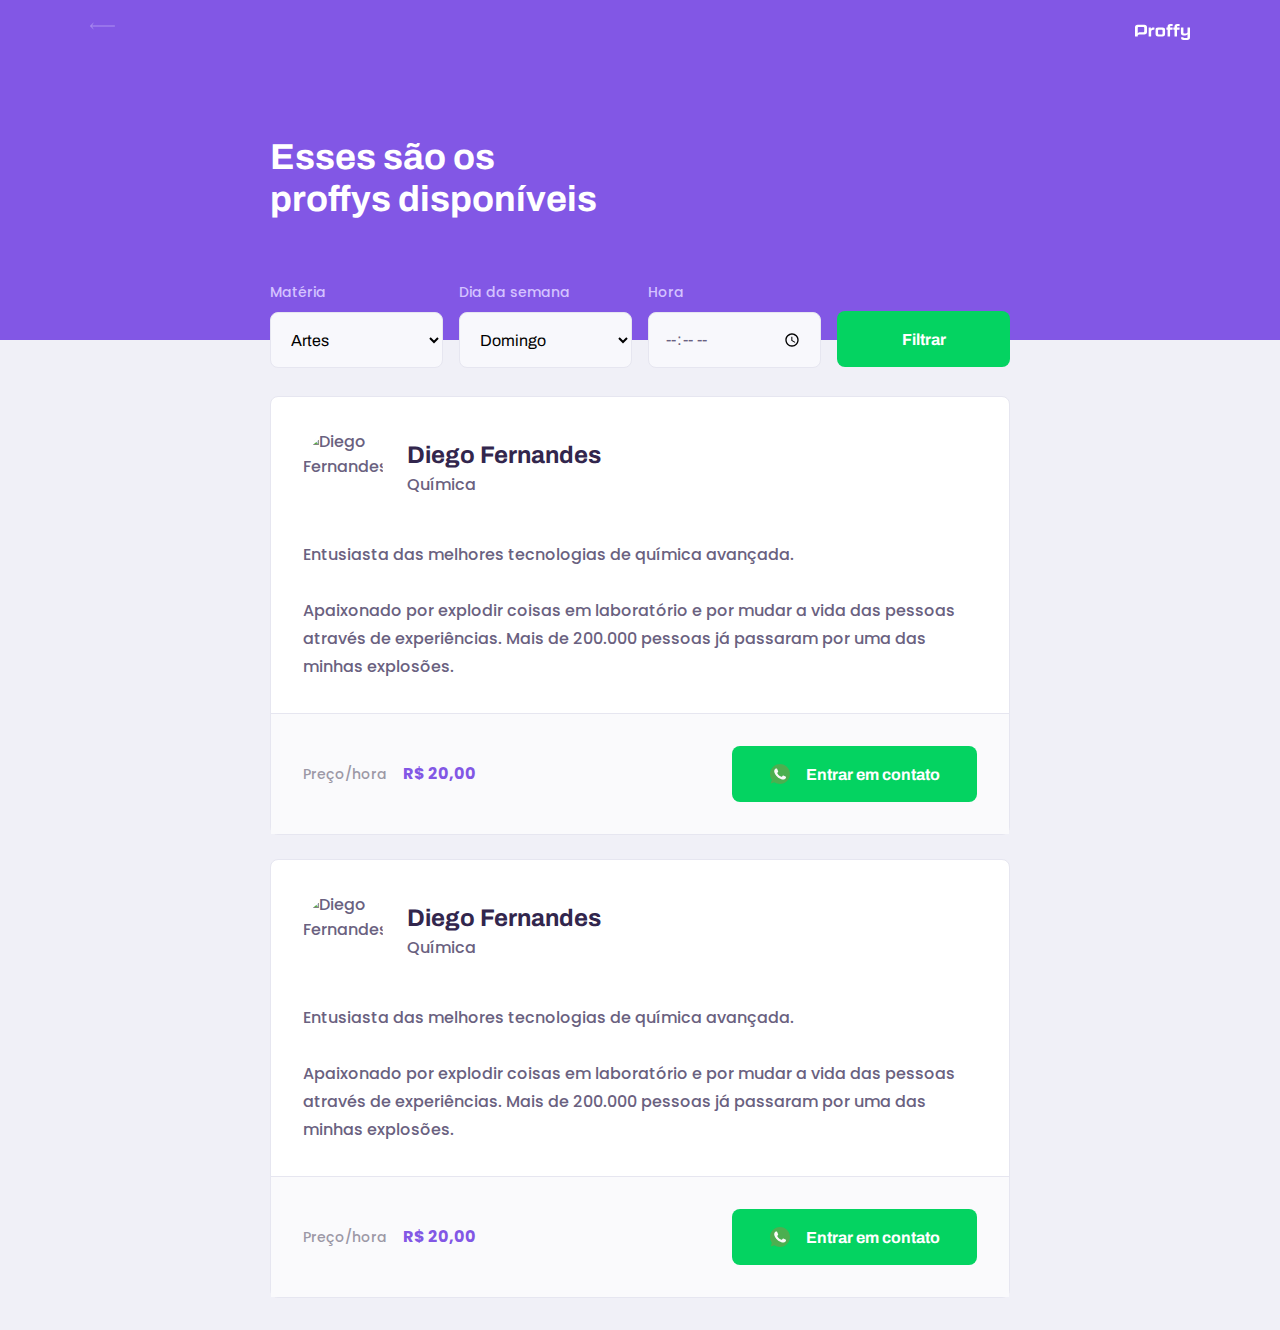
==== study.html @ 6d11cf0e "day 2: design build of main and study pages" ====
<!-- ALGUNS COMANDOS: -->
<!-- ctrl + b = deixar a barra lateral minimizada -->
<!-- ctrl + shift + r = hard reload, que busca novas informações no arquivo além do cache -->

<!DOCTYPE html>
<html lang="pt_br"> <!-- "lang" é um atributo -> corresponde a linguagem, nesse caso -->

<head><!-- uma das tags principais do HTML -> configurações do documento -->
    <meta charset="UTF-8"> 
    <meta name="viewport" content="width=device-width, initial-scale=1.0">
    <title>Proffy | Sua plataforma de estudos online</title> <!-- título da página (aba do navegador) -->
    
    <link rel="stylesheet" href="/styles/main.css"> <!-- tag para puxar o link do CSS de um arquivo de fora -->
    <link rel="stylesheet" href="/styles/partials/page-study.css">
    
    <link href="https://fonts.googleapis.com/css2?family=Archivo:wght@400;700&amp;family=Poppins:wght@400;600&amp;display=swap" rel="stylesheet"> <!-- Tag de link para a fonte que será usada no CSS -->
</head>

<body id="page-study"><!-- uma das tags principais do HTML -> conteúdo visível -->
    
    <div id="container"> <!--Caixa de auxílio de estilização-->
        <header class="page-header">
            <div class="top-bar-container">
                <a href="/"> <!--Referência com a "/" corresponde a um retorno para a página inicial-->
                    <img src="/images/icons/back.svg" alt="Voltar"> 
                </a>
                <img src="/images/logo.svg" alt="Proffy">
            </div>
            <div class="header-content">
                <strong>Esses são os proffys disponíveis</strong> <!--tag de texto em negrito-->
                <form id="search-teachers">
                    <div class="select-block">
                        <label for="subject">Matéria</label> <!--tag que indica o nome do campo-->
                        <select name="subject" id="subject"> <!--para o backend, o "name" deve ser único como um id-->
                            <option value="" disabled="" hidden="">Selecione uma opção</option> <!-- Caso queira deixar esse campo disponível, basta tirar os elementos disabled e hidden, mantendo o value vazio-->
                            <option value="1">Artes</option> <!--o valor da option será para identificar ela no formulário quando ele for enviado-->
                            <option value="2">Biologia</option>
                            <option value="3">Ciências</option>
                            <option value="4">Educação física</option>
                            <option value="5">Física</option>
                            <option value="6">Geografia</option>
                            <option value="7">História</option>
                            <option value="8">Matemática</option>
                            <option value="9">Português</option>
                            <option value="10">Química</option>
                        </select>
                    </div>
                    <div class="select-block">
                        <label for="weekday">Dia da semana</label>
                        <select name="weekday" id="weekday">
                            <option value="" disabled="" hidden="">Selecione uma opção</option>
                            <option value="0">Domingo</option>
                            <option value="1">Segunda-feira</option>
                            <option value="2">Terça-feira</option>
                            <option value="3">Quarta-feira</option>
                            <option value="4">Quinta-feira</option>
                            <option value="5">Sexta-feira</option>
                            <option value="6">Sábado</option>
                        </select>
                    </div>
                    <div class="input-block">
                        <label for="time">Hora</label>
                        <input name="time" id="time" type="time" >
                    </div>
                    <button type="submit">Filtrar</button> <!--Envio de formulário-->
                </form>
            </div>
        </header>
        
        <main> <!--Parte principal da página em questão-->
            <article class="teacher-item"> <!--Texto que se repete diversas vezes no código-->
                <header>
                    <img 
                        src="https://avatars2.githubusercontent.com/u/2254731?s=460&amp;u=0ba16a79456c2f250e7579cb388fa18c5c2d7d65&amp;v=4" 
                        alt="Diego Fernandes">
                    <div>
                        <strong>Diego Fernandes</strong>
                        <span>Química</span>
                    </div>
                </header>
            
                <p>Entusiasta das melhores tecnologias de química avançada.<br><br>Apaixonado por explodir coisas em laboratório e por mudar a vida das pessoas através de experiências. Mais de 200.000 pessoas já passaram por uma das minhas explosões.</p>
            
                <footer>
                    <p>Preço/hora<strong>R$ 20,00</strong>
                    </p>
                    <button type="button">
                        <img src="/images/icons/whatsapp.svg" alt="Whatsapp">Entrar em contato
                    </button>
                </footer>
            </article>
            
            <article class="teacher-item"> <!--Texto que se repete diversas vezes no código-->
                <header>
                    <img 
                        src="https://avatars2.githubusercontent.com/u/2254731?s=460&amp;u=0ba16a79456c2f250e7579cb388fa18c5c2d7d65&amp;v=4" 
                        alt="Diego Fernandes">
                    <div>
                        <strong>Diego Fernandes</strong>
                        <span>Química</span>
                    </div>
                </header>
            
                <p>Entusiasta das melhores tecnologias de química avançada.<br><br>Apaixonado por explodir coisas em laboratório e por mudar a vida das pessoas através de experiências. Mais de 200.000 pessoas já passaram por uma das minhas explosões.</p>
            
                <footer>
                    <p>Preço/hora<strong>R$ 20,00</strong>
                    </p>
                    <button type="button">
                        <img src="/images/icons/whatsapp.svg" alt="Whatsapp">Entrar em contato
                    </button>
                </footer>
            </article>
        </main>
    </div>
     
</body>
</html>
---- styles/main.css ----
/* [CSS] Cascading Style Sheet: Folha de estilo em cascata
    Respeito das forças de cascata entre os elementos de CSS:
        ID (valor único, não pode se repetir no documento) > Class > Tag
        Simbologia dos elementos listados acima: # > . > <h1>
    E, a depender de como esses elementos estejam em cascata, as preferências também serão distintas.
*/

/* Configurações de raiz, ou seja, que poderão ser usadas em todo o documento HTML */
:root {
    /* Variáveis */
    --color-background: #F0F0F7;
    --color-primary-lighter: #9871F5;
    --color-primary-light: #916BEA;
    --color-primary: #8257E5;
    --color-primary-dark: #774DD6;
    --color-primary-darker: #6842c2;
    --color-secondary: #04D361;
    --color-secondary-dark: #04BF58;
    --color-title-in-primary: #FFFFFF;
    --color-text-in-primary: #D4C2FF;
    --color-text-title: #32264D;
    --color-text-complement: #9C98A6;
    --color-text-base: #6A6180;
    --color-line-in-white: #E6E6F0;
    --color-input-background: #F8F8FC;
    --color-button-text: #FFFFFF;
    --color-box-base: #FFFFFF;
    --color-box-footer: #FAFAFC;
    --color-small-info: #C1BCCC;

   /* Configuração de fontes:
        Tamanho padrão: 16px - 100% - 1rem 
        rem = medida relativa ao que foi configurado como padrão no root */
    font-size: 60%; /* controle das medidas rem */
}

/*Configurações Gerais: */
* {
    margin: 0;
    padding: 0;
    box-sizing: border-box; /*tamanho da caixa. Nesse caso, ocorre a padronização de tamanho pela borda da caixa, não pelo conteúdo como é o padrão do CSS */
}

html,
body {
    height: 100vh;
}

body {
    background-color: var(--color-background);
    display: flex; /* alguns usados nas tags: block (ocupa toda a linha), inline (um ao lado do outro), flex (muda o fluxo padrão do HTML e deixa os elementos um ao lado do outro)  */
    align-items: center; /*alinhamento dos itens ao centro do body (100vh) */
    justify-content: center; /*justifica os conteúdos ao centro */

}

/*Configuração de Fonte */
body,
input,
button,
textarea {
    font: 500 1.6rem Poppins; /*Peso (weight), tamanho (size) e fonte (family), respectivamente */
    color: var(--color-text-base);

}

#container {
    /* border: ; /* borda da caixa de forma unificada */
    /* padding: ; /* preenchimento da caixa de forma unificada */
    /* margin: ; /* margens da caixa de forma unificada */

    width: 90vw; /* largura da caixa */
    max-width: 700px; /* tamanho máximo pra a largura. Caso passe dos 700px, ela fixa nos 700px e abaixo disso a largura fica relativa a medida acima (90vw) */
    /* height: ; /* altura da caixa */ 
}

/* Configuração para fontes em dispositivos móveis */
@media (min-width: 700px) {
    :root {
        font-size: 62.5%; /* Todo 1rem é equivalente a 10px */
    }
}
---- styles/partials/page-study.css ----
#page-study #container {
    width: 100vw;
    height: 100vh;
}

.page-header {
    background-color: var(--color-primary);

    display: flex;
    flex-direction: column; /*direção de aplicação do flex*/
}

.page-header .top-bar-container {
    width: 90%;
    margin: 0 auto;

    display: flex;
    align-items: center;
    justify-content: space-between;

    padding: 1.6rem 0;
}

.page-header .top-bar-container a {
    height: 3.2rem;
    transition: opacity 0.2s;
    
    
}

.page-header .top-bar-container a:hover {
    opacity: 0.6;
}

.page-header .top-bar-container img {
    height: 1.6rem;
}

.page-header .header-content {
    width: 90%;
    margin: 3.2rem auto;
    position: relative;
}

.page-header .header-content strong {
    font: 700 3.6rem Archivo;
    line-height: 4.2rem;
    color: var(--color-title-in-primary);
}

#search-teachers {
    margin-top: 3.2rem;
}

#search-teachers label {
    color: var(--color-text-in-primary);
} 

#search-teachers .select-block {
    margin-bottom: 1.4rem;
}

#search-teachers button {
    width: 100%;
    height: 5.6rem;
    background: var(--color-secondary);
    color: var(--color-button-text);
    border: 0;
    border-radius: .8rem;
    cursor: pointer;
    font: 700 1.6rem Archivo;
    display: flex;
    align-items: center;
    justify-content: center;
    text-decoration: none;
    transition: background 0.2s;
    margin-top: 3.2rem;

}

#search-teachers button:hover {
    background-color: var(--color-secondary-dark);
}

.select-block label,
.input-block label {
    font-size: 1.4rem;
    color: var(--color-text-complement);
}

.input-block input,
.select-block select {
    width: 100%;
    height: 5.6rem;
    margin-top: .8rem;
    border-radius: .8rem;
    background: var(--color-input-background);
    border: 1px solid var(--color-line-in-white);
    outline: 0;
    padding: 0 1.6rem;
    font: 1.6rem Archivo;
}

.input-block {
    position: relative;
}

.input-block:focus-within::after { /*Criação de um elemento HTML através do CSS */
    content: "";

    width: calc(100% - 3.2rem);
    height: 2px;
    background: var(--color-primary-light);

    position: absolute; /*Fixa a posição da linha no documento (abaixo da caixa da hora, nesse caso)*/
    left: 1.6rem;
    bottom: 0;
}

#page-study main {
    margin: 3.2rem auto;
    width: 90%;
}


.teacher-item {
    background-color: var(--color-box-base);
    border: 1px solid var(--color-line-in-white);
    border-radius: .8rem;
    margin-top: 2.4rem;
}

.teacher-item header {
    padding: 3.2rem 2rem;
    display: flex;
    align-items: center;
}

.teacher-item header img {
    width: 8rem;
    height: 8rem;
    border-radius: 50%;
}

.teacher-item header div {
    margin-left: 2.4rem;

}

.teacher-item header div strong {
    font: 700 2.4rem Archivo;
    display: block;
    color: var(--color-text-title);

}

.teacher-item header div span {
    font-size: 1.6rem;
    display: block;
    margin-top: .4rem;
}

.teacher-item > p {
    padding: 0 2rem;
    font-size: 1.6rem;
    line-height: 2.8rem;
}

.teacher-item footer {
    padding: 3.2rem 2rem;
    background-color: var(--color-box-footer);
    border-top: 1px solid var(--color-line-in-white);
    margin-top: 3.2rem;

    display: flex;
    align-items: center;
    justify-content: space-between;

}

.teacher-item footer p {
    font-size: 1.4rem;
    line-height: 2.4rem;
    color: var(--color-text-complement);

}

.teacher-item footer p strong {
    font-size: 1.6rem;
    color: var(--color-primary);
    display: block;
}


.teacher-item footer button {
    width: 20rem;
    height: 5.6rem;
    background: var(--color-secondary);
    color: var(--color-button-text);
    border: 0;
    border-radius: 0.8rem;
    cursor: pointer;
    font: 700 1.4rem Archivo;

    display: flex;
    align-items: center;
    justify-content: space-evenly; /*Espaçamento constante entre os elementos */

    text-decoration: none;
    
    transition: background 0.2s;
    margin-left: 1.6rem;
}

.teacher-item footer button:hover {
    background: var(--color-secondary-dark);
}

@media (min-width:700px) {
    #page-study #container {
        max-width: 100vw;
    }

    .page-header{
        height: 340px;
    }

    .page-header .top-bar-container {
        max-width: 1100px;
    }

    .page-header .header-content {
        max-width: 740px;
        
        margin: 0 auto;

        flex: 1 1;
        padding-bottom: 48px;
        display: flex;
        flex-direction: column;
        justify-content: center;


    }

    .page-header .header-content strong {
        max-width: 350px;
    }

    .teacher-item header,
    .teacher-item footer {
        padding: 32px;
    }

    #search-teachers {
        display: grid;
        grid-template-columns: repeat(4,1fr); /*A função repeat faz com que a medida indicada seja repetida igualmente quantas vezes também for indicado */
        gap: 16px;
        position: absolute;
        bottom: -28px;
    }

    #page-study main {
        padding: 32px 0;
        max-width: 740px;
        margin: 0 auto;
    }

    #search-teachers .select-block {
        margin-bottom: 0;
    }

    .teacher-item > p { /* a setinha ">" significa que ele está somente aplicando o CSS ao primeiro nível do <p> */
        padding: 0 32px;

    }

    .teacher-item footer p strong {
        display: initial;
        margin-left: 16px;
    }

    .teacher-item footer button {
        width: 245px;
        font-size: 16px;
        justify-content: center;
    }

    .teacher-item footer button img {
        margin-right: 16px;

    }
    
}
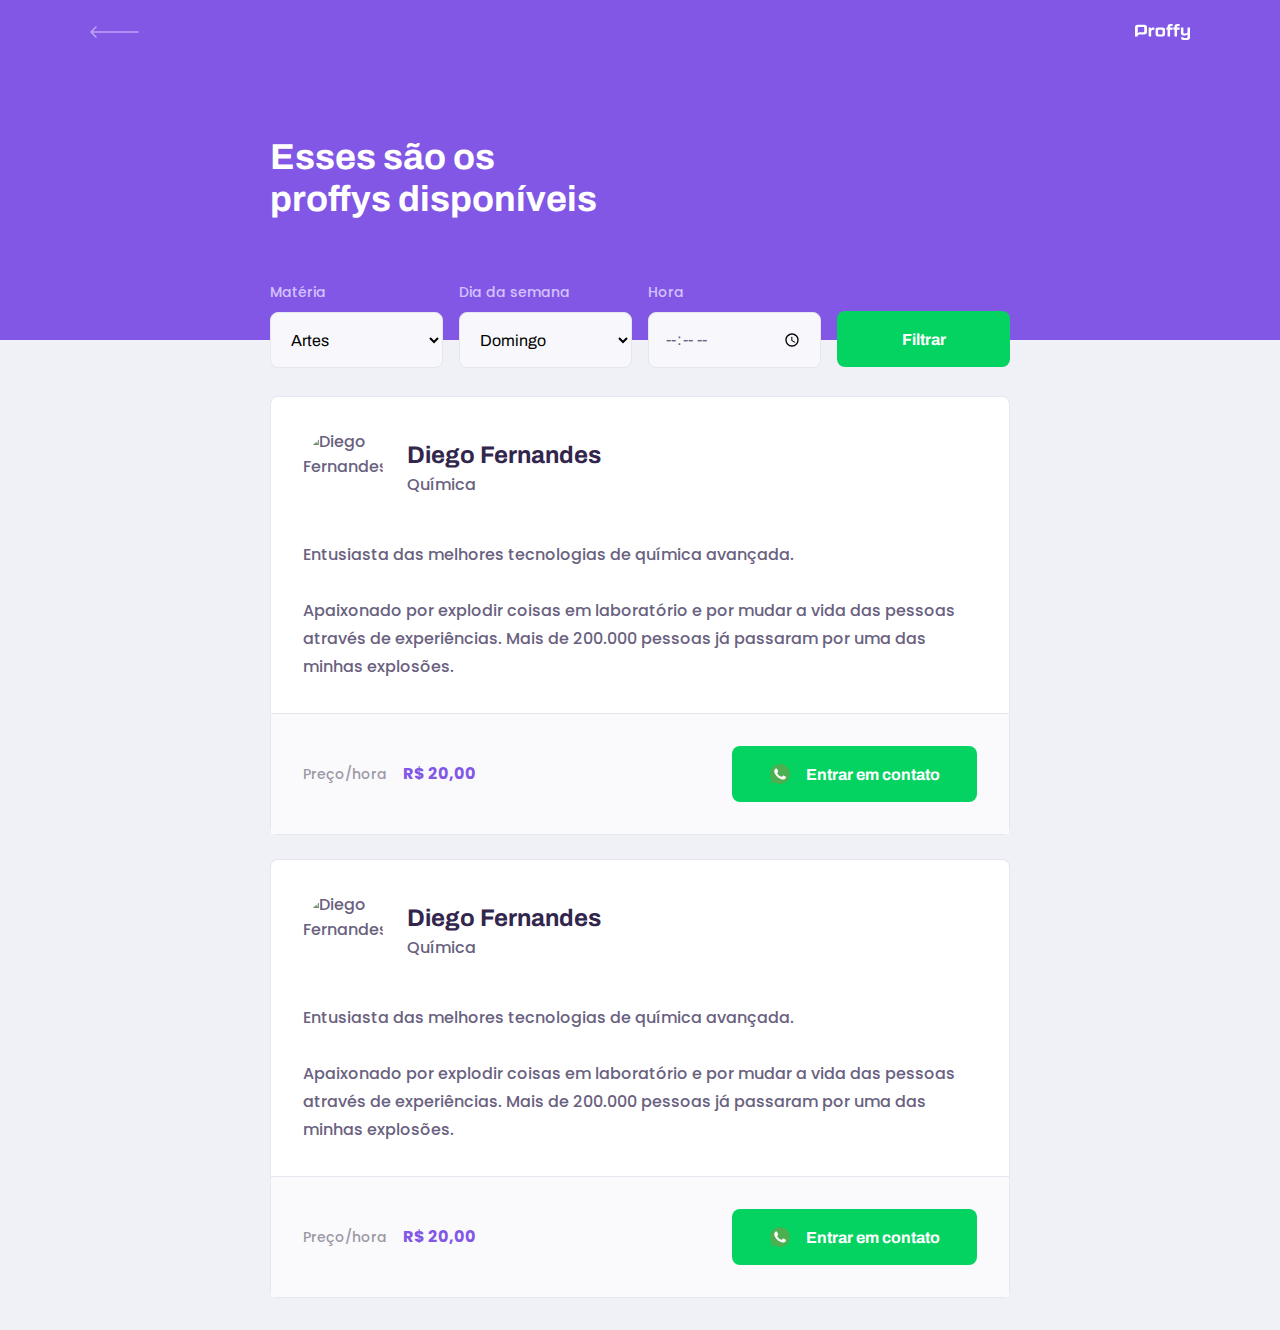
==== commit 2b5160d7: "day 3: HTML&CSS done, starting JavaScript" ====
--- a/study.html
+++ b/study.html
@@ -10,8 +10,11 @@
     <meta name="viewport" content="width=device-width, initial-scale=1.0">
     <title>Proffy | Sua plataforma de estudos online</title> <!-- título da página (aba do navegador) -->
     
+    <link rel="shortcut icon" href="/images/favicon.png" type="image/png">
     <link rel="stylesheet" href="/styles/main.css"> <!-- tag para puxar o link do CSS de um arquivo de fora -->
+    <link rel="stylesheet" href="/styles/partials/header.css">
     <link rel="stylesheet" href="/styles/partials/page-study.css">
+    <link rel="stylesheet" href="styles/partials/forms.css">
     
     <link href="https://fonts.googleapis.com/css2?family=Archivo:wght@400;700&amp;family=Poppins:wght@400;600&amp;display=swap" rel="stylesheet"> <!-- Tag de link para a fonte que será usada no CSS -->
 </head>
--- a/styles/partials/header.css
+++ b/styles/partials/header.css
@@ -0,0 +1,84 @@
+.page-header {
+    background-color: var(--color-primary);
+
+    display: flex;
+    flex-direction: column; /*direção de aplicação do flex*/
+}
+
+.page-header .top-bar-container {
+    width: 90%;
+    margin: 0 auto;
+
+    display: flex;
+    align-items: center;
+    justify-content: space-between;
+
+    padding: 1.6rem 0;
+}
+
+.page-header .top-bar-container a {
+    height: 3.2rem;
+    transition: opacity 0.2s;   
+    
+}
+
+.page-header .top-bar-container a:hover {
+    opacity: 0.6;
+}
+
+.page-header .top-bar-container > img {
+    height: 1.6rem;
+}
+
+.page-header .header-content {
+    width: 90%;
+    margin: 3.2rem auto;
+    position: relative;
+}
+
+.page-header .header-content strong {
+    font: 700 3.6rem Archivo;
+    line-height: 4.2rem;
+    color: var(--color-title-in-primary);
+}
+
+.page-header .header-content p {
+    max-width: 30rem;
+    font-size: 1.6rem;
+    line-height: 2.6rem;
+    color: var(--color-text-in-primary);
+    margin-top: 2.4rem;
+}
+
+@media (min-width:700px) {
+    #page-study #container {
+        max-width: 100vw;
+    }
+
+    .page-header{
+        height: 340px;
+    }
+
+    .page-header .top-bar-container {
+        max-width: 1100px;
+    }
+
+    .page-header .header-content {
+        max-width: 740px;
+        
+        margin: 0 auto;
+
+        flex: 1 1;
+        padding-bottom: 48px;
+        display: flex;
+        flex-direction: column;
+        justify-content: center;
+
+
+    }
+
+    .page-header .header-content strong {
+        max-width: 350px;
+    }
+
+}--- a/styles/partials/page-study.css
+++ b/styles/partials/page-study.css
@@ -1,51 +1,6 @@
 #page-study #container {
     width: 100vw;
     height: 100vh;
-}
-
-.page-header {
-    background-color: var(--color-primary);
-
-    display: flex;
-    flex-direction: column; /*direção de aplicação do flex*/
-}
-
-.page-header .top-bar-container {
-    width: 90%;
-    margin: 0 auto;
-
-    display: flex;
-    align-items: center;
-    justify-content: space-between;
-
-    padding: 1.6rem 0;
-}
-
-.page-header .top-bar-container a {
-    height: 3.2rem;
-    transition: opacity 0.2s;
-    
-    
-}
-
-.page-header .top-bar-container a:hover {
-    opacity: 0.6;
-}
-
-.page-header .top-bar-container img {
-    height: 1.6rem;
-}
-
-.page-header .header-content {
-    width: 90%;
-    margin: 3.2rem auto;
-    position: relative;
-}
-
-.page-header .header-content strong {
-    font: 700 3.6rem Archivo;
-    line-height: 4.2rem;
-    color: var(--color-title-in-primary);
 }
 
 #search-teachers {
@@ -82,41 +37,6 @@
     background-color: var(--color-secondary-dark);
 }
 
-.select-block label,
-.input-block label {
-    font-size: 1.4rem;
-    color: var(--color-text-complement);
-}
-
-.input-block input,
-.select-block select {
-    width: 100%;
-    height: 5.6rem;
-    margin-top: .8rem;
-    border-radius: .8rem;
-    background: var(--color-input-background);
-    border: 1px solid var(--color-line-in-white);
-    outline: 0;
-    padding: 0 1.6rem;
-    font: 1.6rem Archivo;
-}
-
-.input-block {
-    position: relative;
-}
-
-.input-block:focus-within::after { /*Criação de um elemento HTML através do CSS */
-    content: "";
-
-    width: calc(100% - 3.2rem);
-    height: 2px;
-    background: var(--color-primary-light);
-
-    position: absolute; /*Fixa a posição da linha no documento (abaixo da caixa da hora, nesse caso)*/
-    left: 1.6rem;
-    bottom: 0;
-}
-
 #page-study main {
     margin: 3.2rem auto;
     width: 90%;
--- a/styles/partials/forms.css
+++ b/styles/partials/forms.css
@@ -0,0 +1,45 @@
+.select-block label,
+.input-block label,
+.textarea-block textarea {
+    font-size: 1.4rem;
+    color: var(--color-text-complement);
+}
+
+.input-block input,
+.select-block select,
+.textarea-block textarea {
+    width: 100%;
+    height: 5.6rem;
+    margin-top: .8rem;
+    border-radius: .8rem;
+    background: var(--color-input-background);
+    border: 1px solid var(--color-line-in-white);
+    outline: 0;
+    padding: 0 1.6rem;
+    font: 1.6rem Archivo;
+}
+
+.textarea-block textarea {
+    padding: 1.2rem 1.6rem;
+    height: 16rem;
+
+    resize: vertical;
+}
+
+.input-block,
+.textarea-block {
+    position: relative;
+}
+
+.input-block:focus-within::after
+.textarea-block:focus-within::after { /*Criação de um elemento HTML através do CSS */
+    content: "";
+
+    width: calc(100% - 3.2rem);
+    height: 2px;
+    background: var(--color-primary-light);
+
+    position: absolute; /*Fixa a posição da linha no documento (abaixo da caixa da hora, nesse caso)*/
+    left: 1.6rem;
+    bottom: 0;
+}